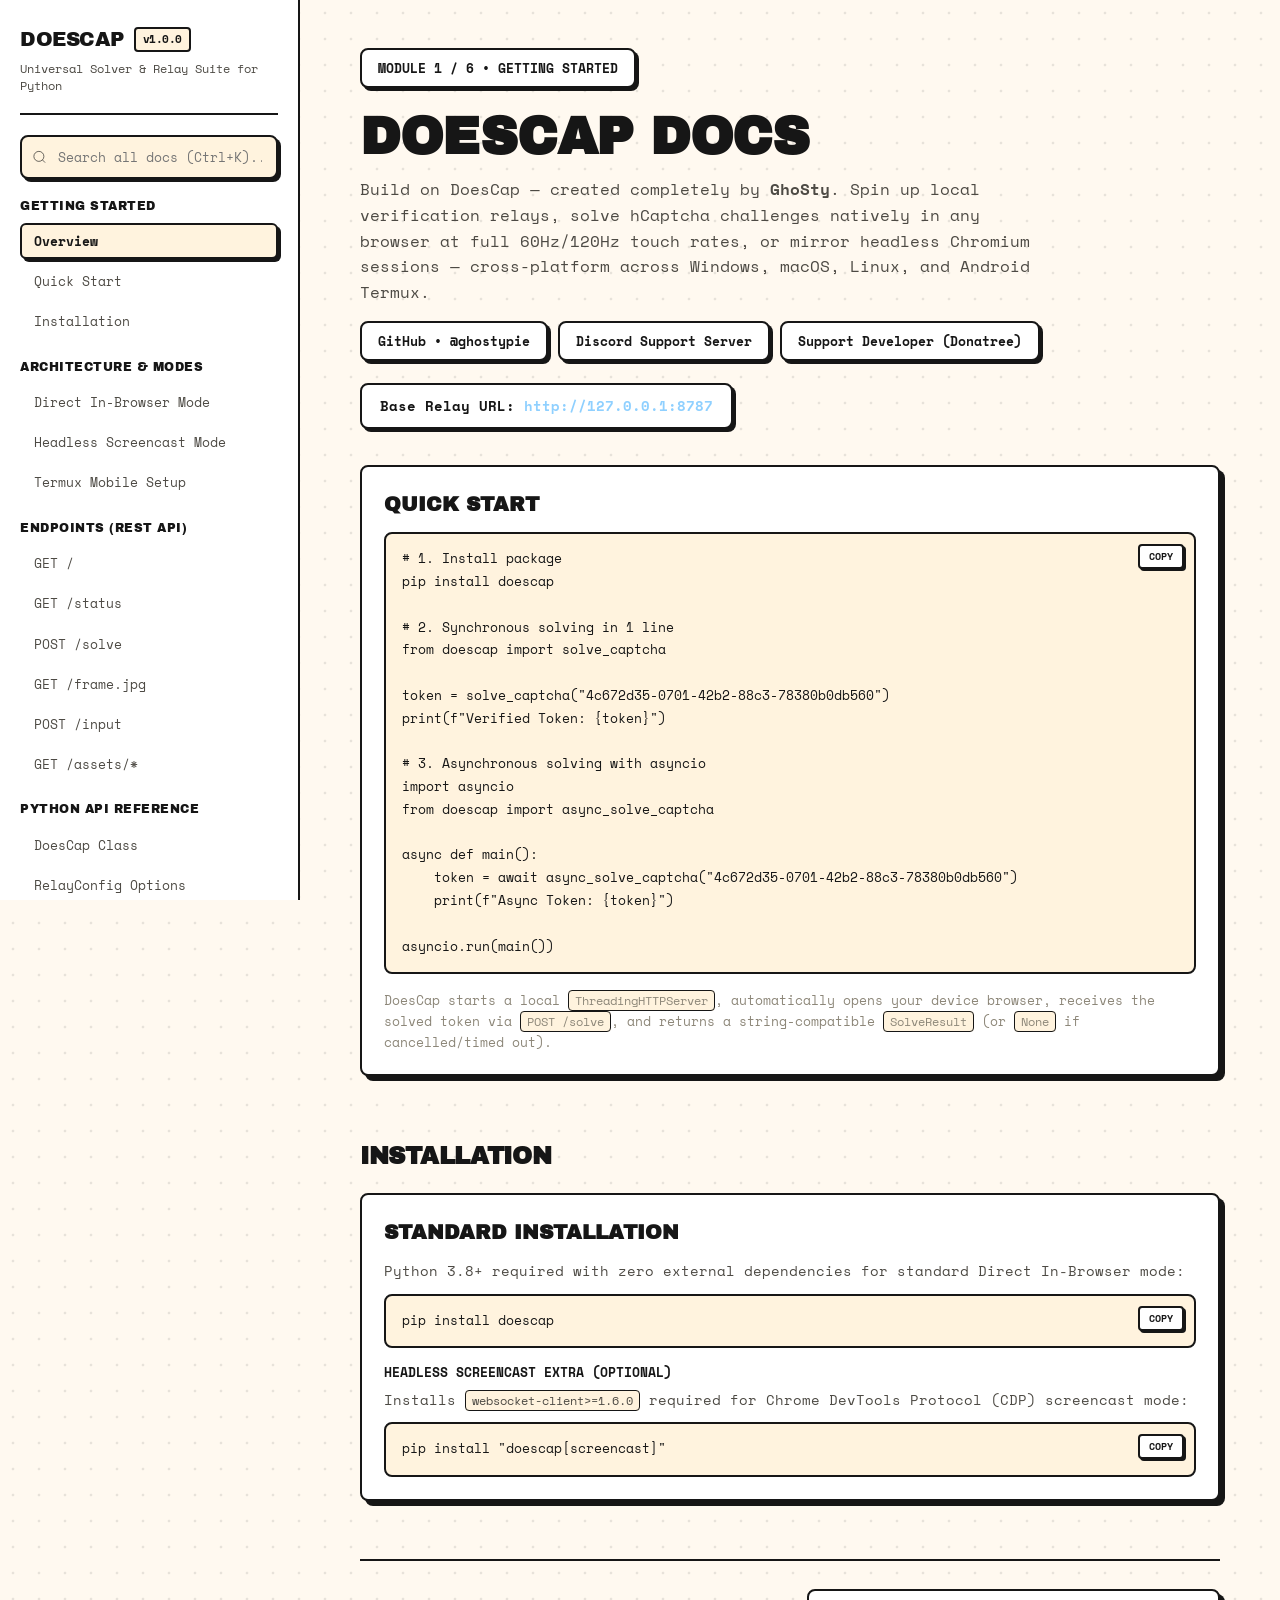
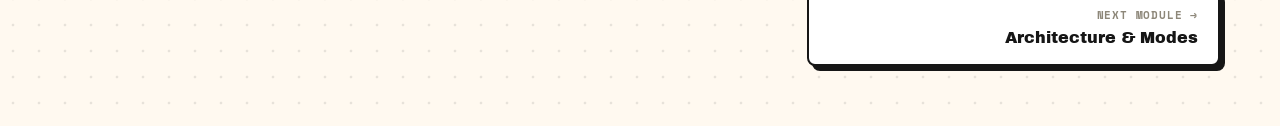
==== docs/index.html @ 704ed972 "Initial release: DoesCap v1.0.0" ====
<!doctype html>
<html lang="en" data-theme="light">
<head>
  <meta charset="utf-8">
  <title>Getting Started &mdash; DoesCap Documentation</title>
  <meta name="viewport" content="width=device-width, initial-scale=1.0">
  <meta name="description" content="Getting started with DoesCap: installation, quickstart examples, and overview.">
  <link rel="preconnect" href="https://fonts.googleapis.com">
  <link rel="preconnect" href="https://fonts.gstatic.com" crossorigin="anonymous">
  <link href="https://fonts.googleapis.com/css2?family=Archivo+Black&family=Space+Mono:ital,wght@0,400;0,700;1,400&display=swap" rel="stylesheet">
  <link rel="stylesheet" href="style.css">
</head>
<body>
  <div class="mobile-bar">
    <div style="font-family: var(--font-head); font-size: 16px;">DOESCAP DOCS</div>
    <button class="mobile-menu-btn" aria-label="Toggle navigation menu" onclick="toggleSidebar()">MENU ☰</button>
  </div>

  <div class="docs-container">
    <aside id="sidebar" class="sidebar"></aside>

    <main class="main-wrapper">
      <div class="main-inner">
        <section id="overview">
          <span class="badge-pill">MODULE 1 / 6 &bull; GETTING STARTED</span>
          <h1 class="hero-title">DOESCAP DOCS</h1>
          <p class="hero-lead">
            Build on DoesCap &mdash; created completely by <strong>GhoSty</strong>. Spin up local verification relays, solve hCaptcha challenges natively in any browser at full 60Hz/120Hz touch rates,
            or mirror headless Chromium sessions &mdash; cross-platform across Windows, macOS, Linux, and Android Termux.
          </p>
          <div style="display:flex; flex-wrap:wrap; gap:10px; margin:16px 0 8px;">
            <a class="badge-pill" style="margin-bottom:0;" href="https://github.com/ghostypie" target="_blank">GitHub &bull; @ghostypie</a>
            <a class="badge-pill" style="margin-bottom:0;" href="https://discord.com/invite/asMJGgDA7u" target="_blank">Discord Support Server</a>
            <a class="badge-pill" style="margin-bottom:0;" href="https://donatr.ee/brutality/" target="_blank">Support Developer (Donatree)</a>
          </div>
          <div class="base-url-pill">
            Base Relay URL: <span>http://127.0.0.1:8787</span>
          </div>
        </section>

        <section id="quick-start">
          <div class="card-panel">
            <h2>QUICK START</h2>
            <pre class="code-box"><button class="copy-button" onclick="copySnippet(this)">COPY</button><code># 1. Install package
pip install doescap

# 2. Synchronous solving in 1 line
from doescap import solve_captcha

token = solve_captcha("4c672d35-0701-42b2-88c3-78380b0db560")
print(f"Verified Token: {token}")

# 3. Asynchronous solving with asyncio
import asyncio
from doescap import async_solve_captcha

async def main():
    token = await async_solve_captcha("4c672d35-0701-42b2-88c3-78380b0db560")
    print(f"Async Token: {token}")

asyncio.run(main())</code></pre>
            <p style="color:var(--ink-faint); font-size:13px; margin:16px 0 0;">
              DoesCap starts a local <code>ThreadingHTTPServer</code>, automatically opens your device browser, receives the solved token via <code>POST /solve</code>,
              and returns a string-compatible <code>SolveResult</code> (or <code>None</code> if cancelled/timed out).
            </p>
          </div>
        </section>

        <section id="installation">
          <h2 class="section-title">INSTALLATION</h2>
          <div class="card-panel">
            <h2>STANDARD INSTALLATION</h2>
            <p style="color:var(--ink-soft); font-size:14px; margin-bottom:12px;">
              Python 3.8+ required with zero external dependencies for standard Direct In-Browser mode:
            </p>
            <pre class="code-box"><button class="copy-button" onclick="copySnippet(this)">COPY</button><code>pip install doescap</code></pre>

            <div class="field-label">HEADLESS SCREENCAST EXTRA (OPTIONAL)</div>
            <p style="color:var(--ink-soft); font-size:14px; margin-bottom:12px;">
              Installs <code>websocket-client&gt;=1.6.0</code> required for Chrome DevTools Protocol (CDP) screencast mode:
            </p>
            <pre class="code-box"><button class="copy-button" onclick="copySnippet(this)">COPY</button><code>pip install "doescap[screencast]"</code></pre>
          </div>
        </section>

        <nav class="module-pager" aria-label="Module pagination">
          <a class="pager-btn next" href="architecture.html">
            <span class="pager-dir">NEXT MODULE &rarr;</span>
            <span class="pager-title">Architecture &amp; Modes</span>
          </a>
        </nav>
      </div>
    </main>
  </div>

  <script src="docs.js"></script>
  <script>initDocs("index.html");</script>
</body>
</html>
---- docs/style.css ----
*, *::before, *::after {
  box-sizing: border-box;
  margin: 0;
  padding: 0;
}

/* Exact CSS Tokens Reverse-Engineered from mecx.shop/docs */
:root, [data-theme="light"] {
  --bg: #fff9f0;
  --panel: #ffffff;
  --panel-2: #fff3de;
  --ink: #161616;
  --ink-soft: #4d4a44;
  --ink-faint: #8d8779;
  --line: #161616;
  --dot: #1616161a;
  --yellow: #ffc800;
  --pink: #ff90e8;
  --blue: #8fd0ff;
  --green: #9df0b6;
  --red: #ff6b6b;
  --danger: #c93a3a;
  --purple: #c8b6ff;
  --shadow: 5px 5px 0 var(--line);
  --shadow-sm: 3px 3px 0 var(--line);
  --shadow-lg: 8px 8px 0 var(--line);
  --radius: 8px;
  --font-head: "Archivo Black", "Arial Black", sans-serif;
  --font-body: "Space Mono", "Courier New", monospace;
  --sidebar-width: 300px;
}

[data-theme="dark"] {
  --bg: #161616;
  --panel: #232323;
  --panel-2: #2b2b2b;
  --ink: #fff9f0;
  --ink-soft: #d9d2c2;
  --ink-faint: #97907f;
  --line: #fff9f0;
  --dot: #fff9f012;
  --danger: #ff6b6b;
  --shadow: 5px 5px 0 var(--line);
  --shadow-sm: 3px 3px 0 var(--line);
  --shadow-lg: 8px 8px 0 var(--line);
  --radius: 8px;
  --font-head: "Archivo Black", "Arial Black", sans-serif;
  --font-body: "Space Mono", "Courier New", monospace;
}

html {
  scroll-behavior: smooth;
  -webkit-text-size-adjust: 100%;
}

body {
  background-color: var(--bg);
  background-image: radial-gradient(var(--dot) 1.5px, transparent 1.6px);
  background-size: 26px 26px;
  min-height: 100vh;
  color: var(--ink);
  font-family: var(--font-body);
  font-size: 15px;
  line-height: 1.55;
  margin: 0;
  -webkit-font-smoothing: antialiased;
  transition: background-color 0.2s ease, color 0.2s ease;
}

/* Layout */
.docs-container {
  display: flex;
  min-height: 100vh;
}

/* ReadTheDocs-Style Side Panel */
.sidebar {
  width: var(--sidebar-width);
  background: var(--panel);
  border-right: 2px solid var(--line);
  position: fixed;
  top: 0;
  bottom: 0;
  left: 0;
  overflow-y: auto;
  z-index: 100;
  display: flex;
  flex-direction: column;
  padding: 24px 20px;
  transition: transform 0.25s ease;
}

.brand-section {
  padding-bottom: 18px;
  margin-bottom: 20px;
  border-bottom: 2px solid var(--line);
}

.brand-link {
  font-family: var(--font-head);
  font-size: 20px;
  text-decoration: none;
  color: var(--ink);
  display: flex;
  align-items: center;
  gap: 10px;
  letter-spacing: -0.5px;
}

.brand-pill {
  font-family: var(--font-body);
  font-size: 11px;
  font-weight: 700;
  background: var(--panel-2);
  border: 2px solid var(--line);
  border-radius: 4px;
  padding: 2px 7px;
}

.brand-subtitle {
  font-size: 12px;
  color: var(--ink-soft);
  margin-top: 6px;
  line-height: 1.4;
}

/* Live Search Input */
.search-box {
  margin-bottom: 18px;
  position: relative;
}

.search-input {
  width: 100%;
  background: var(--panel-2);
  border: 2px solid var(--line);
  border-radius: var(--radius);
  padding: 10px 14px 10px 36px;
  font-family: var(--font-body);
  font-size: 13px;
  color: var(--ink);
  outline: none;
  box-shadow: var(--shadow-sm);
  transition: transform 0.15s ease, box-shadow 0.15s ease;
}

.search-input:focus {
  transform: translate(-1px, -1px);
  box-shadow: var(--shadow);
}

.search-icon {
  position: absolute;
  left: 12px;
  top: 50%;
  transform: translateY(-50%);
  width: 15px;
  height: 15px;
  stroke: var(--ink);
  fill: none;
  pointer-events: none;
}

/* Cross-page Search Results Panel */
.search-results {
  display: none;
  flex-direction: column;
  gap: 8px;
  margin-bottom: 18px;
}

.search-results.visible {
  display: flex;
}

.search-result-item {
  display: block;
  padding: 8px 10px;
  background: var(--panel-2);
  border: 2px solid var(--line);
  border-radius: 6px;
  box-shadow: var(--shadow-sm);
  text-decoration: none;
  color: var(--ink);
  font-size: 12px;
  transition: transform 0.12s ease;
}

.search-result-item:hover {
  transform: translate(-1px, -1px);
  box-shadow: var(--shadow);
}

.search-result-module {
  display: inline-block;
  font-family: var(--font-head);
  font-size: 10px;
  color: var(--ink-soft);
  margin-bottom: 2px;
  text-transform: uppercase;
}

.search-result-title {
  font-weight: 700;
}

.search-empty {
  font-size: 12px;
  color: var(--ink-soft);
  padding: 8px 10px;
  border: 2px dashed var(--line);
  border-radius: 6px;
}

/* Navigation Sections */
.nav-wrapper {
  flex: 1;
  display: flex;
  flex-direction: column;
  gap: 18px;
}

.nav-title {
  display: block;
  font-family: var(--font-head);
  font-size: 12px;
  letter-spacing: 0.5px;
  color: var(--ink);
  margin-bottom: 8px;
  text-decoration: none;
}

.nav-title:hover {
  text-decoration: underline;
}

.nav-items {
  list-style: none;
  display: flex;
  flex-direction: column;
  gap: 4px;
}

.nav-item a {
  display: block;
  padding: 6px 12px;
  color: var(--ink-soft);
  text-decoration: none;
  font-size: 13px;
  border-radius: 6px;
  border: 2px solid transparent;
  transition: all 0.12s ease;
}

.nav-item a:hover {
  color: var(--ink);
  background: var(--panel-2);
  border-color: var(--line);
  transform: translateX(3px);
}

.nav-item a.active {
  color: var(--ink);
  background: var(--panel-2);
  border: 2px solid var(--line);
  box-shadow: var(--shadow-sm);
  font-weight: 700;
}

/* 2D Dark Mode Switcher */
.sidebar-footer {
  padding-top: 18px;
  margin-top: 20px;
  border-top: 2px solid var(--line);
}

.theme-button {
  width: 100%;
  background: var(--panel-2);
  border: 2px solid var(--line);
  border-radius: var(--radius);
  padding: 10px 14px;
  font-family: var(--font-body);
  font-size: 12px;
  font-weight: 700;
  color: var(--ink);
  cursor: pointer;
  box-shadow: var(--shadow-sm);
  display: flex;
  align-items: center;
  justify-content: center;
  gap: 10px;
  transition: all 0.15s ease;
}

.theme-button:hover {
  transform: translate(-1px, -1px);
  box-shadow: var(--shadow);
}

.theme-button:active {
  transform: translate(2px, 2px);
  box-shadow: none;
}

/* Mobile Header */
.mobile-bar {
  display: none;
  background: var(--panel);
  border-bottom: 2px solid var(--line);
  padding: 14px 20px;
  position: sticky;
  top: 0;
  z-index: 95;
  justify-content: space-between;
  align-items: center;
}

.mobile-menu-btn {
  background: var(--panel-2);
  border: 2px solid var(--line);
  border-radius: 6px;
  padding: 8px 14px;
  min-height: 44px;
  font-family: var(--font-head);
  font-size: 13px;
  cursor: pointer;
  box-shadow: var(--shadow-sm);
  color: var(--ink);
}

/* Main Content Area */
.main-wrapper {
  margin-left: var(--sidebar-width);
  flex: 1;
  padding: 48px 24px 80px;
  display: flex;
  justify-content: center;
}

.main-inner {
  max-width: 860px;
  width: 100%;
  display: flex;
  flex-direction: column;
}

/* Breadcrumb / Module Pill */
.badge-pill {
  display: inline-block;
  margin-bottom: 20px;
  padding: 8px 16px;
  border: 2px solid var(--line);
  border-radius: var(--radius);
  box-shadow: var(--shadow-sm);
  background: var(--panel);
  color: var(--ink);
  text-decoration: none;
  font-weight: 700;
  font-size: 13px;
  transition: all 0.15s ease;
}

a.badge-pill:hover {
  transform: translate(-1px, -1px);
  box-shadow: var(--shadow);
}

/* Title & Subtitle */
h1.hero-title {
  font-family: var(--font-head);
  font-size: clamp(32px, 5.5vw, 52px);
  margin: 0 0 12px;
  letter-spacing: -0.5px;
  line-height: 1.1;
}

.hero-lead {
  color: var(--ink-soft);
  font-size: 16px;
  margin: 0 0 8px;
  max-width: 680px;
  line-height: 1.6;
}

.base-url-pill {
  display: inline-block;
  margin: 14px 0 36px;
  padding: 10px 18px;
  background: var(--panel);
  border: 2px solid var(--line);
  border-radius: var(--radius);
  box-shadow: var(--shadow-sm);
  font-weight: 700;
  font-size: 14px;
}

.base-url-pill span {
  color: var(--blue);
}

/* Section Headings */
h2.section-title {
  font-family: var(--font-head);
  font-size: 24px;
  margin: 36px 0 18px;
  letter-spacing: -0.3px;
}

/* Card Panels */
.card-panel {
  background: var(--panel);
  border: 2px solid var(--line);
  border-radius: var(--radius);
  box-shadow: var(--shadow);
  padding: 22px;
  margin-bottom: 26px;
  position: relative;
  scroll-margin-top: 24px;
}

section[id] {
  scroll-margin-top: 24px;
}

.card-panel h2, .card-panel h3 {
  font-family: var(--font-head);
  margin: 0 0 12px;
}

.card-panel h2 { font-size: 20px; }
.card-panel h3 { font-size: 18px; margin: 14px 0 6px; }

/* Code Blocks */
pre.code-box {
  background: var(--panel-2);
  border: 2px solid var(--line);
  border-radius: var(--radius);
  padding: 14px 64px 14px 16px;
  overflow-x: auto;
  font-size: 13px;
  line-height: 1.6;
  margin: 12px 0 0;
  position: relative;
}

pre.code-box code {
  font-family: var(--font-body);
  white-space: pre;
}

/* Inline code */
p code, li code, td code {
  background: var(--panel-2);
  padding: 1px 6px;
  border-radius: 4px;
  border: 1px solid var(--line);
  font-family: var(--font-body);
  font-size: 12px;
}

/* Snippet Copy Button */
.copy-button {
  position: absolute;
  top: 10px;
  right: 10px;
  background: var(--panel);
  border: 2px solid var(--line);
  border-radius: 4px;
  padding: 3px 9px;
  font-family: var(--font-body);
  font-size: 10px;
  font-weight: 700;
  color: var(--ink);
  cursor: pointer;
  box-shadow: 2px 2px 0 var(--line);
  transition: all 0.1s ease;
}

.copy-button:hover {
  transform: translate(-1px, -1px);
  box-shadow: 3px 3px 0 var(--line);
}

.copy-button:active {
  transform: translate(1px, 1px);
  box-shadow: none;
}

/* Endpoint Method Tags */
.method-tag {
  font-weight: 700;
  font-size: 13px;
  padding: 4px 12px;
  border-radius: 6px;
  border: 2px solid var(--line);
  color: #111111;
  display: inline-block;
  text-transform: uppercase;
}

.method-get { background: #4caf50; }
.method-post { background: #64b5f6; }
.method-opts { background: var(--yellow); }

.route-path {
  font-size: 15px;
  font-weight: 700;
  word-break: break-all;
}

.field-label {
  font-weight: 700;
  font-size: 13px;
  margin: 14px 0 6px;
}

/* Parameter Badges */
.param-item {
  font-size: 13px;
  margin-bottom: 8px;
}

.param-chip {
  background: var(--panel-2);
  padding: 2px 8px;
  border-radius: 4px;
  border: 1px solid var(--line);
  font-family: var(--font-body);
  font-weight: 700;
}

.param-type {
  color: var(--ink-faint);
}

.param-req {
  color: var(--danger);
  font-weight: 700;
  font-size: 12px;
}

.param-opt {
  color: var(--ink-faint);
  font-size: 12px;
}

.param-desc {
  color: var(--ink-soft);
  margin-top: 3px;
  font-size: 13px;
}

/* Bullet List Notes */
.notes-ul {
  margin: 12px 0 0;
  padding-left: 20px;
  font-size: 14px;
  color: var(--ink);
  line-height: 1.8;
}

.notes-ul li {
  margin-bottom: 6px;
}

/* Table */
.data-table-scroll {
  overflow-x: auto;
  margin-top: 14px;
}

.data-table {
  width: 100%;
  border-collapse: collapse;
  font-size: 13px;
  background: var(--panel);
  border: 2px solid var(--line);
}

.data-table th, .data-table td {
  border: 1.5px solid var(--line);
  padding: 10px 12px;
  text-align: left;
}

.data-table th {
  background: var(--panel-2);
  font-family: var(--font-head);
  font-size: 12px;
  letter-spacing: 0.5px;
}

/* Previous / Next Module Pager */
.module-pager {
  display: flex;
  justify-content: space-between;
  align-items: stretch;
  gap: 16px;
  margin-top: 32px;
  padding-top: 28px;
  border-top: 2px solid var(--line);
}

.pager-btn {
  flex: 1;
  max-width: 48%;
  display: flex;
  flex-direction: column;
  justify-content: center;
  padding: 16px 20px;
  background: var(--panel);
  border: 2px solid var(--line);
  border-radius: var(--radius);
  box-shadow: var(--shadow);
  text-decoration: none;
  color: var(--ink);
  transition: transform 0.14s ease, box-shadow 0.14s ease, background-color 0.14s ease;
}

.pager-btn:hover {
  background: var(--panel-2);
  transform: translate(-2px, -2px);
  box-shadow: var(--shadow-lg);
}

.pager-btn:active {
  transform: translate(2px, 2px);
  box-shadow: none;
}

.pager-btn.next {
  margin-left: auto;
  text-align: right;
  align-items: flex-end;
}

.pager-btn.prev {
  text-align: left;
  align-items: flex-start;
}

.pager-dir {
  font-family: var(--font-body);
  font-size: 11px;
  font-weight: 700;
  color: var(--ink-faint);
  letter-spacing: 0.8px;
  text-transform: uppercase;
  margin-bottom: 4px;
}

.pager-title {
  font-family: var(--font-head);
  font-size: 16px;
  line-height: 1.25;
}

/* Mobile Responsive */
@media (max-width: 860px) {
  .mobile-bar {
    display: flex;
  }

  .sidebar {
    transform: translateX(-100%);
  }

  .sidebar.open {
    transform: translateX(0);
    box-shadow: 12px 0 0 var(--line);
  }

  .main-wrapper {
    margin-left: 0;
    padding: 24px 16px 64px;
  }

  section[id], .card-panel {
    scroll-margin-top: 76px;
  }

  .module-pager {
    flex-direction: column;
  }

  .pager-btn {
    max-width: 100%;
    width: 100%;
  }

  .pager-btn.next {
    margin-left: 0;
  }
}
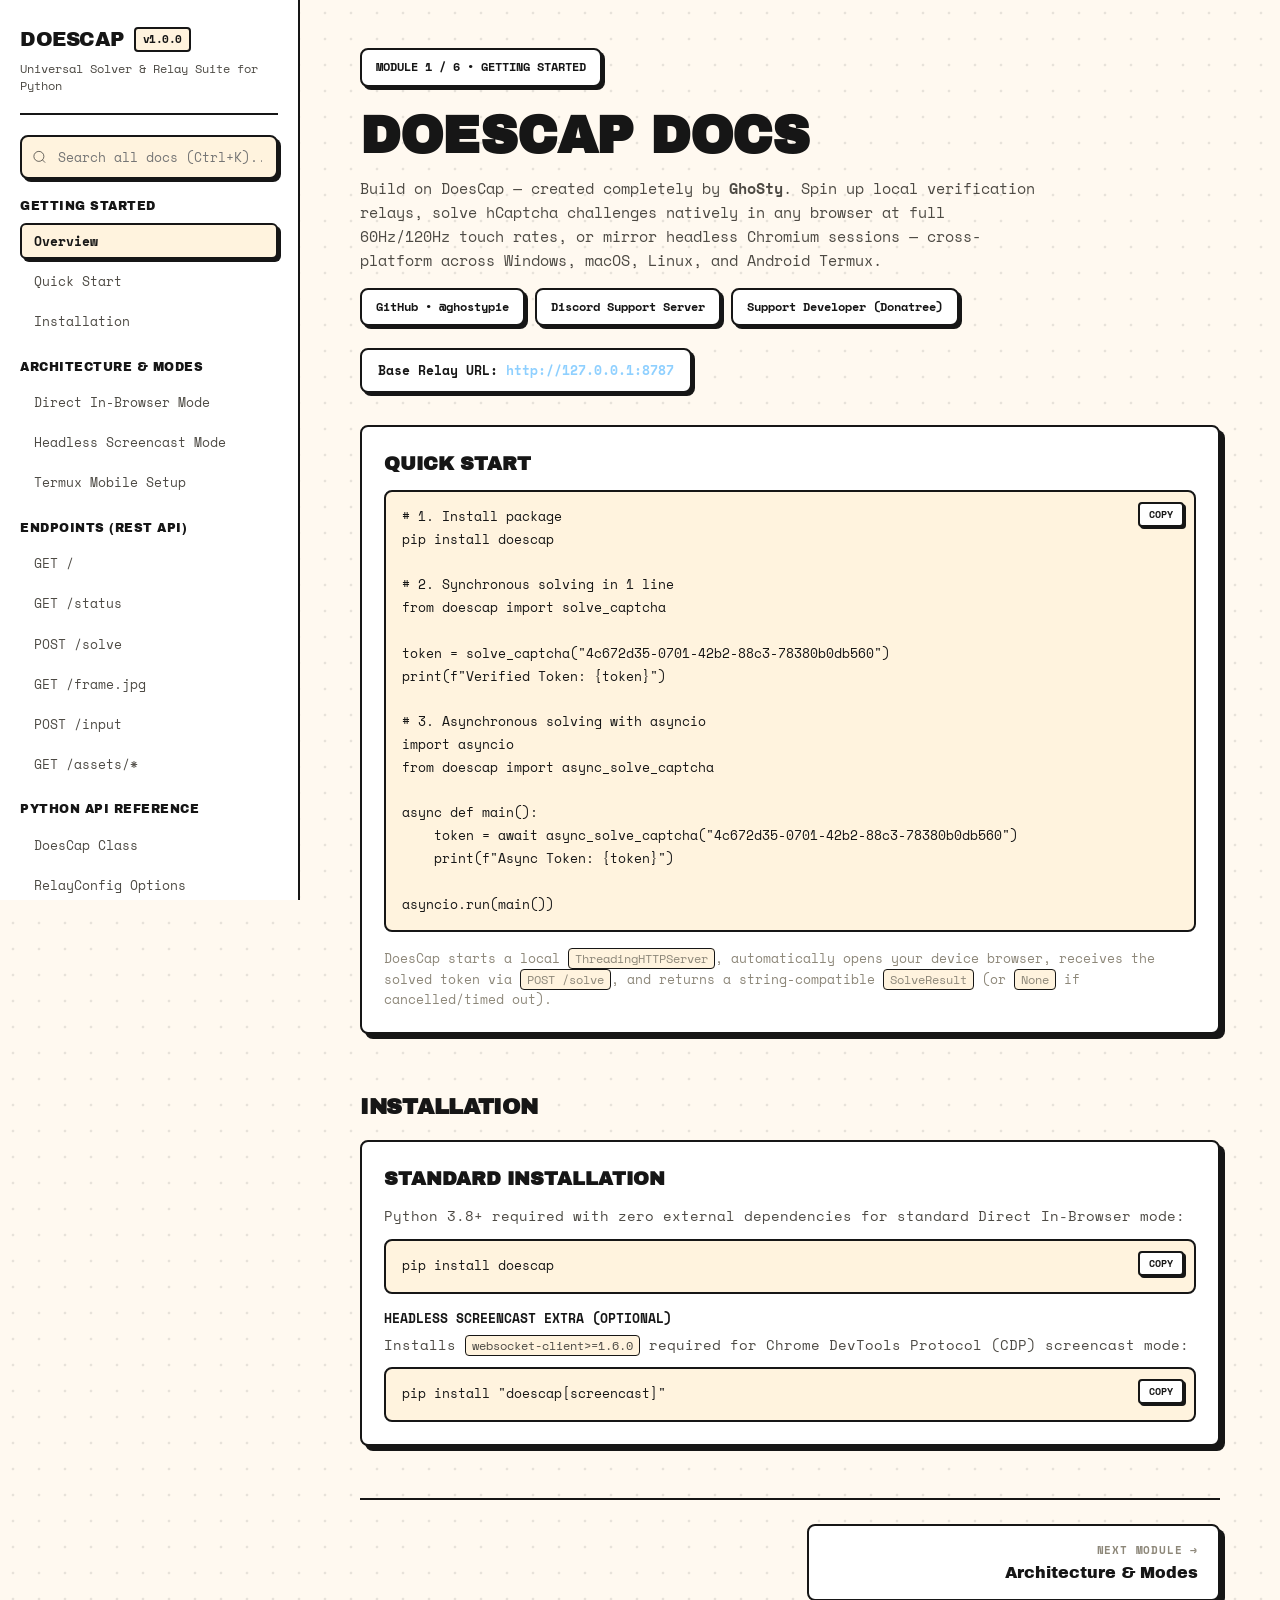
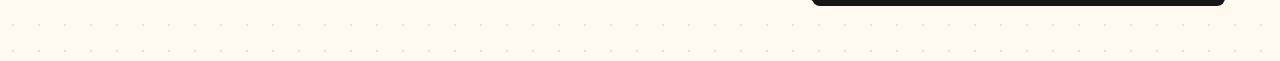
==== commit 3fcd6c90: "Fix real-device mobile layout (block fallback, fixed header, cache-bust v3)" ====
--- a/docs/index.html
+++ b/docs/index.html
@@ -8,7 +8,7 @@
   <link rel="preconnect" href="https://fonts.googleapis.com">
   <link rel="preconnect" href="https://fonts.gstatic.com" crossorigin="anonymous">
   <link href="https://fonts.googleapis.com/css2?family=Archivo+Black&family=Space+Mono:ital,wght@0,400;0,700;1,400&display=swap" rel="stylesheet">
-  <link rel="stylesheet" href="style.css">
+  <link rel="stylesheet" href="style.css?v=3">
 </head>
 <body>
   <div class="mobile-bar">
@@ -93,7 +93,7 @@
     </main>
   </div>
 
-  <script src="docs.js"></script>
+  <script src="docs.js?v=3"></script>
   <script>initDocs("index.html");</script>
 </body>
 </html>
--- a/docs/style.css
+++ b/docs/style.css
@@ -51,6 +51,9 @@
 html {
   scroll-behavior: smooth;
   -webkit-text-size-adjust: 100%;
+  text-size-adjust: 100%;
+  overflow-x: hidden;
+  max-width: 100%;
 }
 
 body {
@@ -63,14 +66,37 @@
   font-size: 15px;
   line-height: 1.55;
   margin: 0;
+  overflow-x: hidden;
+  max-width: 100%;
+  -webkit-text-size-adjust: 100%;
+  text-size-adjust: 100%;
   -webkit-font-smoothing: antialiased;
   transition: background-color 0.2s ease, color 0.2s ease;
 }
 
+body.drawer-open {
+  overflow: hidden;
+}
+
 /* Layout */
 .docs-container {
   display: flex;
   min-height: 100vh;
+  width: 100%;
+  max-width: 100%;
+}
+
+/* Mobile Backdrop */
+.sidebar-backdrop {
+  display: none;
+  position: fixed;
+  inset: 0;
+  background: rgba(0, 0, 0, 0.55);
+  z-index: 98;
+}
+
+.sidebar-backdrop.visible {
+  display: block;
 }
 
 /* ReadTheDocs-Style Side Panel */
@@ -83,6 +109,7 @@
   bottom: 0;
   left: 0;
   overflow-y: auto;
+  overscroll-behavior: contain;
   z-index: 100;
   display: flex;
   flex-direction: column;
@@ -96,6 +123,13 @@
   border-bottom: 2px solid var(--line);
 }
 
+.brand-top-row {
+  display: flex;
+  align-items: center;
+  justify-content: space-between;
+  gap: 8px;
+}
+
 .brand-link {
   font-family: var(--font-head);
   font-size: 20px;
@@ -115,6 +149,20 @@
   border: 2px solid var(--line);
   border-radius: 4px;
   padding: 2px 7px;
+}
+
+.drawer-close-btn {
+  display: none;
+  background: var(--panel-2);
+  border: 2px solid var(--line);
+  border-radius: 6px;
+  padding: 4px 10px;
+  min-height: 36px;
+  font-family: var(--font-head);
+  font-size: 12px;
+  color: var(--ink);
+  cursor: pointer;
+  box-shadow: var(--shadow-sm);
 }
 
 .brand-subtitle {
@@ -308,31 +356,43 @@
   display: none;
   background: var(--panel);
   border-bottom: 2px solid var(--line);
-  padding: 14px 20px;
+  padding: 10px 14px;
   position: sticky;
   top: 0;
   z-index: 95;
   justify-content: space-between;
   align-items: center;
-}
-
-.mobile-menu-btn {
+  gap: 10px;
+  width: 100%;
+}
+
+.mobile-bar-actions {
+  display: flex;
+  align-items: center;
+  gap: 8px;
+}
+
+.mobile-menu-btn,
+.mobile-theme-btn {
   background: var(--panel-2);
   border: 2px solid var(--line);
   border-radius: 6px;
-  padding: 8px 14px;
-  min-height: 44px;
-  font-family: var(--font-head);
-  font-size: 13px;
+  padding: 8px 12px;
+  min-height: 40px;
+  font-family: var(--font-head);
+  font-size: 12px;
   cursor: pointer;
   box-shadow: var(--shadow-sm);
   color: var(--ink);
+  white-space: nowrap;
 }
 
 /* Main Content Area */
 .main-wrapper {
   margin-left: var(--sidebar-width);
   flex: 1;
+  min-width: 0;
+  max-width: 100%;
   padding: 48px 24px 80px;
   display: flex;
   justify-content: center;
@@ -341,6 +401,7 @@
 .main-inner {
   max-width: 860px;
   width: 100%;
+  min-width: 0;
   display: flex;
   flex-direction: column;
 }
@@ -349,7 +410,7 @@
 .badge-pill {
   display: inline-block;
   margin-bottom: 20px;
-  padding: 8px 16px;
+  padding: 8px 14px;
   border: 2px solid var(--line);
   border-radius: var(--radius);
   box-shadow: var(--shadow-sm);
@@ -357,7 +418,9 @@
   color: var(--ink);
   text-decoration: none;
   font-weight: 700;
-  font-size: 13px;
+  font-size: 12px;
+  max-width: 100%;
+  overflow-wrap: anywhere;
   transition: all 0.15s ease;
 }
 
@@ -369,15 +432,16 @@
 /* Title & Subtitle */
 h1.hero-title {
   font-family: var(--font-head);
-  font-size: clamp(32px, 5.5vw, 52px);
+  font-size: clamp(26px, 7vw, 52px);
   margin: 0 0 12px;
   letter-spacing: -0.5px;
   line-height: 1.1;
+  overflow-wrap: break-word;
 }
 
 .hero-lead {
   color: var(--ink-soft);
-  font-size: 16px;
+  font-size: 15px;
   margin: 0 0 8px;
   max-width: 680px;
   line-height: 1.6;
@@ -385,14 +449,16 @@
 
 .base-url-pill {
   display: inline-block;
-  margin: 14px 0 36px;
-  padding: 10px 18px;
+  margin: 14px 0 32px;
+  padding: 10px 16px;
   background: var(--panel);
   border: 2px solid var(--line);
   border-radius: var(--radius);
   box-shadow: var(--shadow-sm);
   font-weight: 700;
-  font-size: 14px;
+  font-size: 13px;
+  max-width: 100%;
+  overflow-wrap: anywhere;
 }
 
 .base-url-pill span {
@@ -402,8 +468,8 @@
 /* Section Headings */
 h2.section-title {
   font-family: var(--font-head);
-  font-size: 24px;
-  margin: 36px 0 18px;
+  font-size: 22px;
+  margin: 32px 0 16px;
   letter-spacing: -0.3px;
 }
 
@@ -414,22 +480,27 @@
   border-radius: var(--radius);
   box-shadow: var(--shadow);
   padding: 22px;
-  margin-bottom: 26px;
+  margin-bottom: 24px;
   position: relative;
+  min-width: 0;
+  max-width: 100%;
   scroll-margin-top: 24px;
 }
 
 section[id] {
+  min-width: 0;
+  max-width: 100%;
   scroll-margin-top: 24px;
 }
 
 .card-panel h2, .card-panel h3 {
   font-family: var(--font-head);
   margin: 0 0 12px;
-}
-
-.card-panel h2 { font-size: 20px; }
-.card-panel h3 { font-size: 18px; margin: 14px 0 6px; }
+  overflow-wrap: break-word;
+}
+
+.card-panel h2 { font-size: 19px; }
+.card-panel h3 { font-size: 17px; margin: 14px 0 6px; }
 
 /* Code Blocks */
 pre.code-box {
@@ -438,6 +509,8 @@
   border-radius: var(--radius);
   padding: 14px 64px 14px 16px;
   overflow-x: auto;
+  -webkit-overflow-scrolling: touch;
+  max-width: 100%;
   font-size: 13px;
   line-height: 1.6;
   margin: 12px 0 0;
@@ -457,6 +530,8 @@
   border: 1px solid var(--line);
   font-family: var(--font-body);
   font-size: 12px;
+  overflow-wrap: anywhere;
+  word-break: break-word;
 }
 
 /* Snippet Copy Button */
@@ -519,6 +594,7 @@
 .param-item {
   font-size: 13px;
   margin-bottom: 8px;
+  overflow-wrap: break-word;
 }
 
 .param-chip {
@@ -549,29 +625,34 @@
   color: var(--ink-soft);
   margin-top: 3px;
   font-size: 13px;
+  overflow-wrap: anywhere;
 }
 
 /* Bullet List Notes */
 .notes-ul {
   margin: 12px 0 0;
-  padding-left: 20px;
+  padding-left: 18px;
   font-size: 14px;
   color: var(--ink);
-  line-height: 1.8;
+  line-height: 1.75;
 }
 
 .notes-ul li {
-  margin-bottom: 6px;
+  margin-bottom: 8px;
+  overflow-wrap: break-word;
 }
 
 /* Table */
 .data-table-scroll {
   overflow-x: auto;
+  -webkit-overflow-scrolling: touch;
+  max-width: 100%;
   margin-top: 14px;
 }
 
 .data-table {
   width: 100%;
+  min-width: 520px;
   border-collapse: collapse;
   font-size: 13px;
   background: var(--panel);
@@ -597,9 +678,10 @@
   justify-content: space-between;
   align-items: stretch;
   gap: 16px;
-  margin-top: 32px;
-  padding-top: 28px;
+  margin-top: 28px;
+  padding-top: 24px;
   border-top: 2px solid var(--line);
+  width: 100%;
 }
 
 .pager-btn {
@@ -658,22 +740,82 @@
 
 /* Mobile Responsive */
 @media (max-width: 860px) {
+  body {
+    font-size: 14px;
+  }
+
+  .docs-container {
+    display: block;
+    width: 100%;
+  }
+
   .mobile-bar {
     display: flex;
+    position: fixed;
+    top: 0;
+    left: 0;
+    right: 0;
+    height: 58px;
+  }
+
+  .drawer-close-btn {
+    display: inline-flex;
+    align-items: center;
+    justify-content: center;
   }
 
   .sidebar {
-    transform: translateX(-100%);
+    width: min(85vw, 300px);
+    height: 100vh;
+    height: 100dvh;
+    -webkit-overflow-scrolling: touch;
+    transform: translateX(-105%);
+    padding: 18px 16px;
   }
 
   .sidebar.open {
     transform: translateX(0);
-    box-shadow: 12px 0 0 var(--line);
+    box-shadow: 8px 0 0 var(--line);
   }
 
   .main-wrapper {
+    display: block;
+    width: 100%;
     margin-left: 0;
-    padding: 24px 16px 64px;
+    padding: 76px 14px 56px;
+  }
+
+  .main-inner {
+    display: block;
+    width: 100%;
+  }
+
+  .card-panel {
+    padding: 16px 14px;
+    box-shadow: 4px 4px 0 var(--line);
+    margin-bottom: 20px;
+  }
+
+  .card-panel h2 {
+    font-size: 17px;
+  }
+
+  .card-panel h3 {
+    font-size: 16px;
+  }
+
+  .hero-lead {
+    font-size: 14px;
+  }
+
+  pre.code-box {
+    padding: 40px 12px 12px 12px;
+    font-size: 12px;
+  }
+
+  .copy-button {
+    top: 8px;
+    right: 8px;
   }
 
   section[id], .card-panel {
@@ -682,14 +824,19 @@
 
   .module-pager {
     flex-direction: column;
+    gap: 12px;
   }
 
   .pager-btn {
     max-width: 100%;
     width: 100%;
+    padding: 14px 16px;
+    box-shadow: 4px 4px 0 var(--line);
   }
 
   .pager-btn.next {
     margin-left: 0;
-  }
-}
+    text-align: left;
+    align-items: flex-start;
+  }
+}
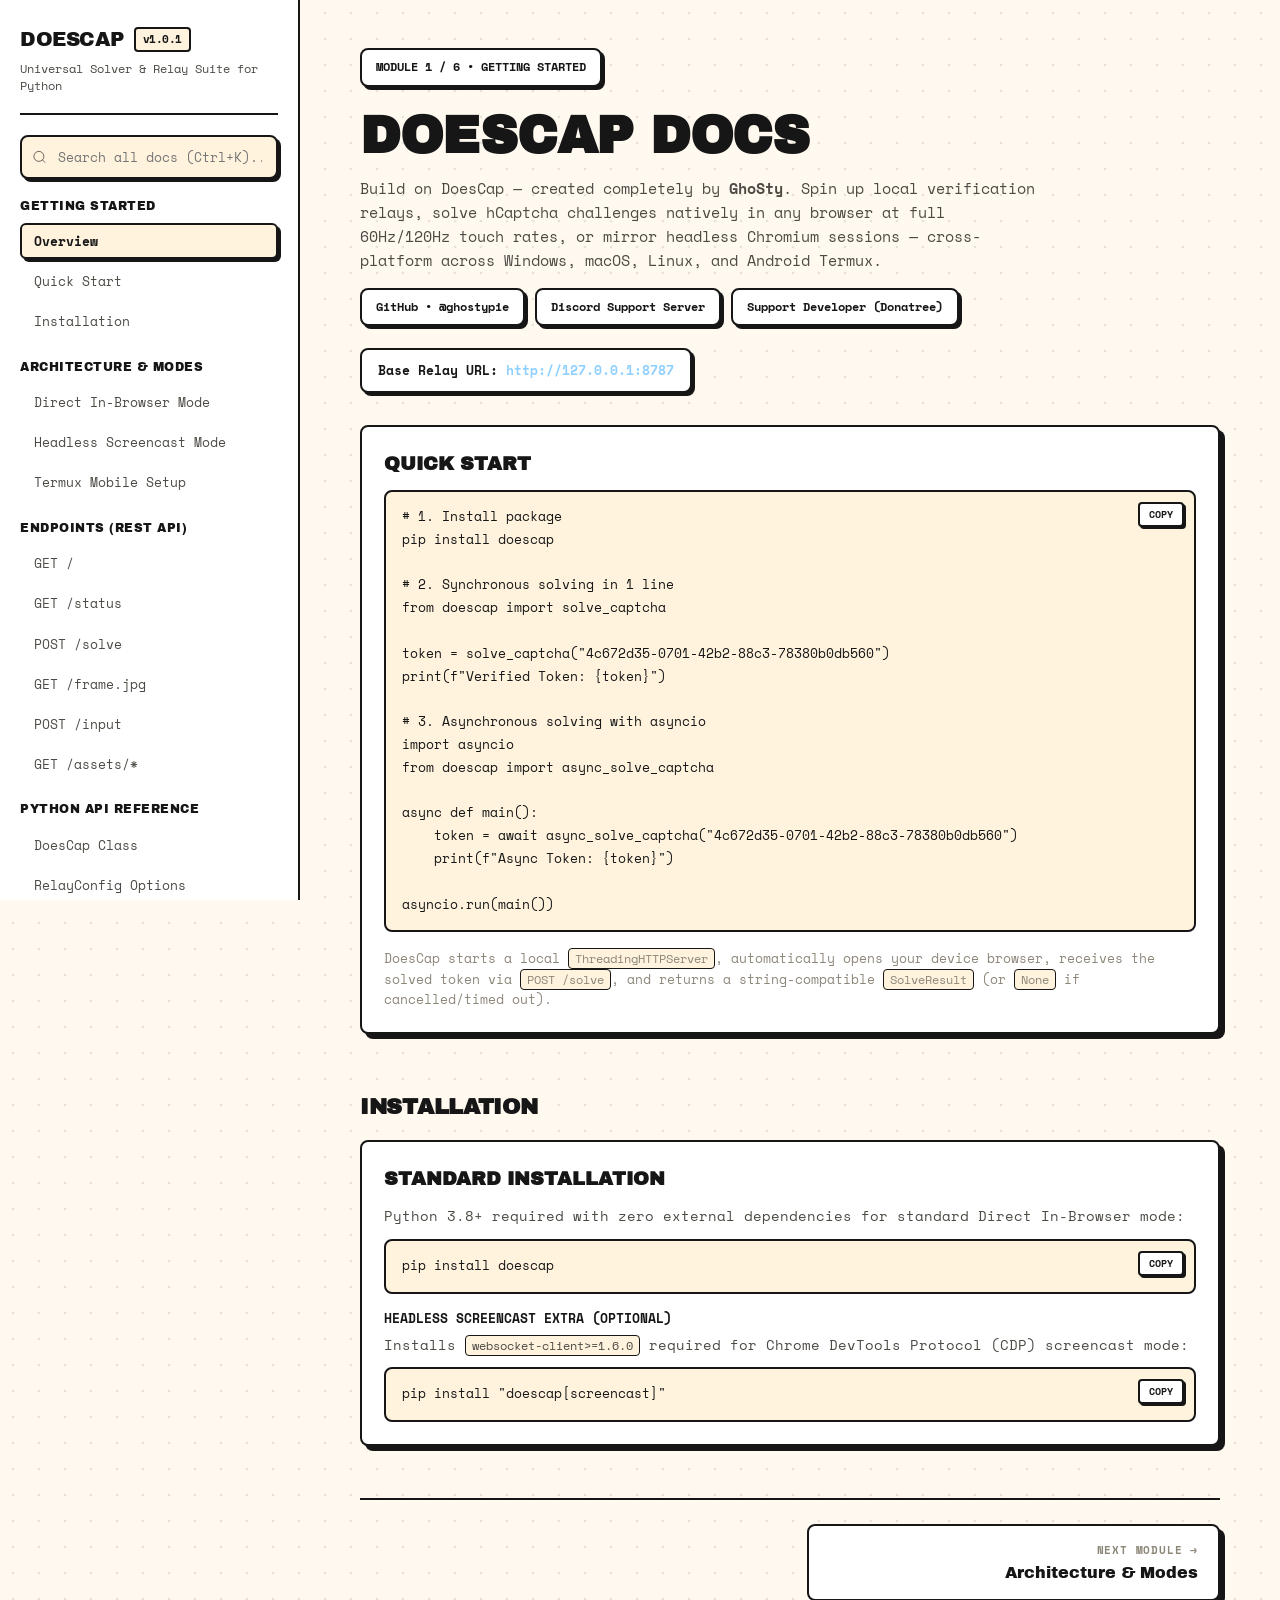
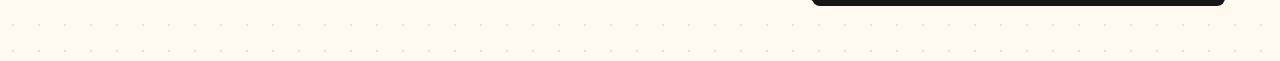
==== commit 29187687: "Bump version to 1.0.1" ====
--- a/docs/index.html
+++ b/docs/index.html
@@ -93,7 +93,7 @@
     </main>
   </div>
 
-  <script src="docs.js?v=3"></script>
+  <script src="docs.js?v=5"></script>
   <script>initDocs("index.html");</script>
 </body>
 </html>
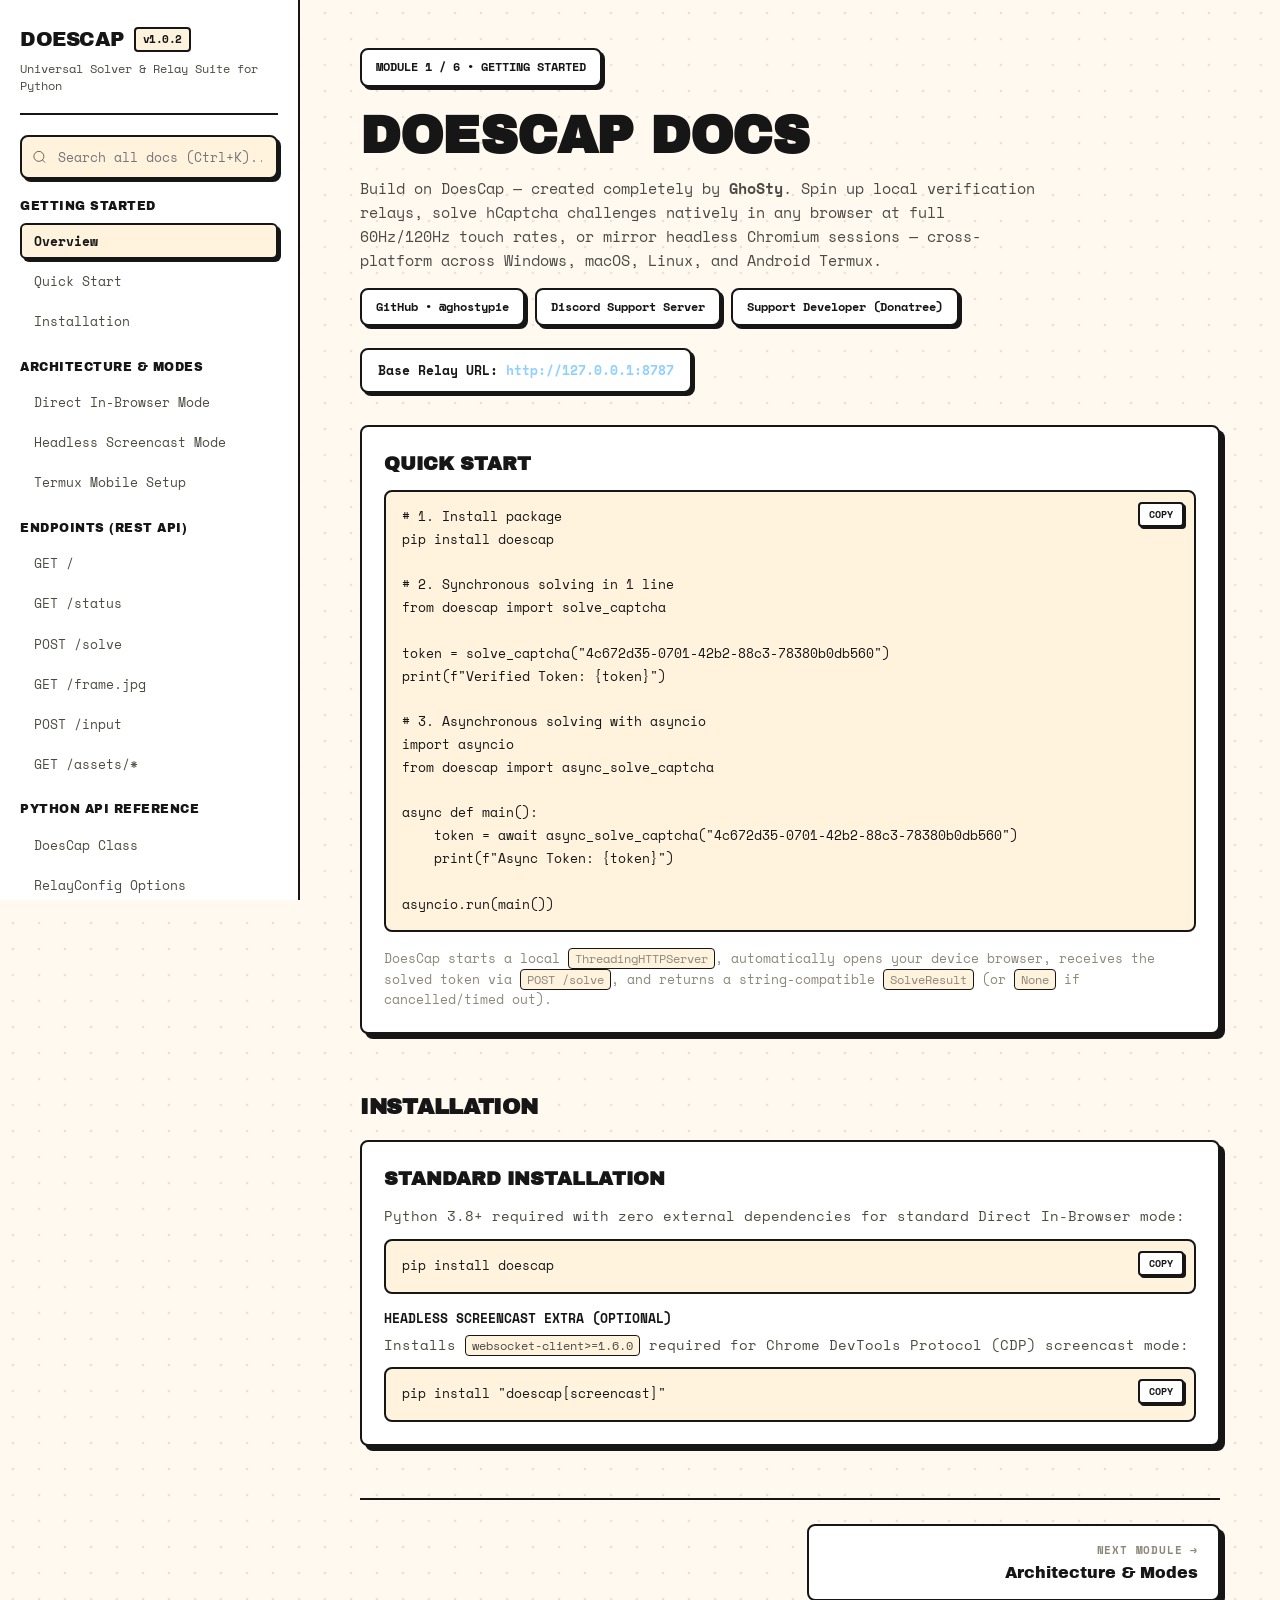
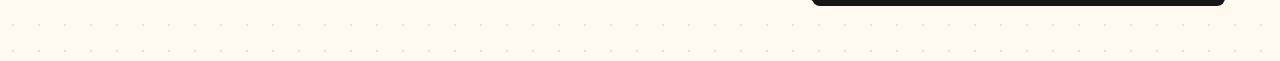
==== commit 710c6ad8: "Add configurable captcha_host for origin-locked Enterprise hCaptchas (v1.0.2)" ====
--- a/docs/index.html
+++ b/docs/index.html
@@ -93,7 +93,7 @@
     </main>
   </div>
 
-  <script src="docs.js?v=5"></script>
+  <script src="docs.js?v=6"></script>
   <script>initDocs("index.html");</script>
 </body>
 </html>
